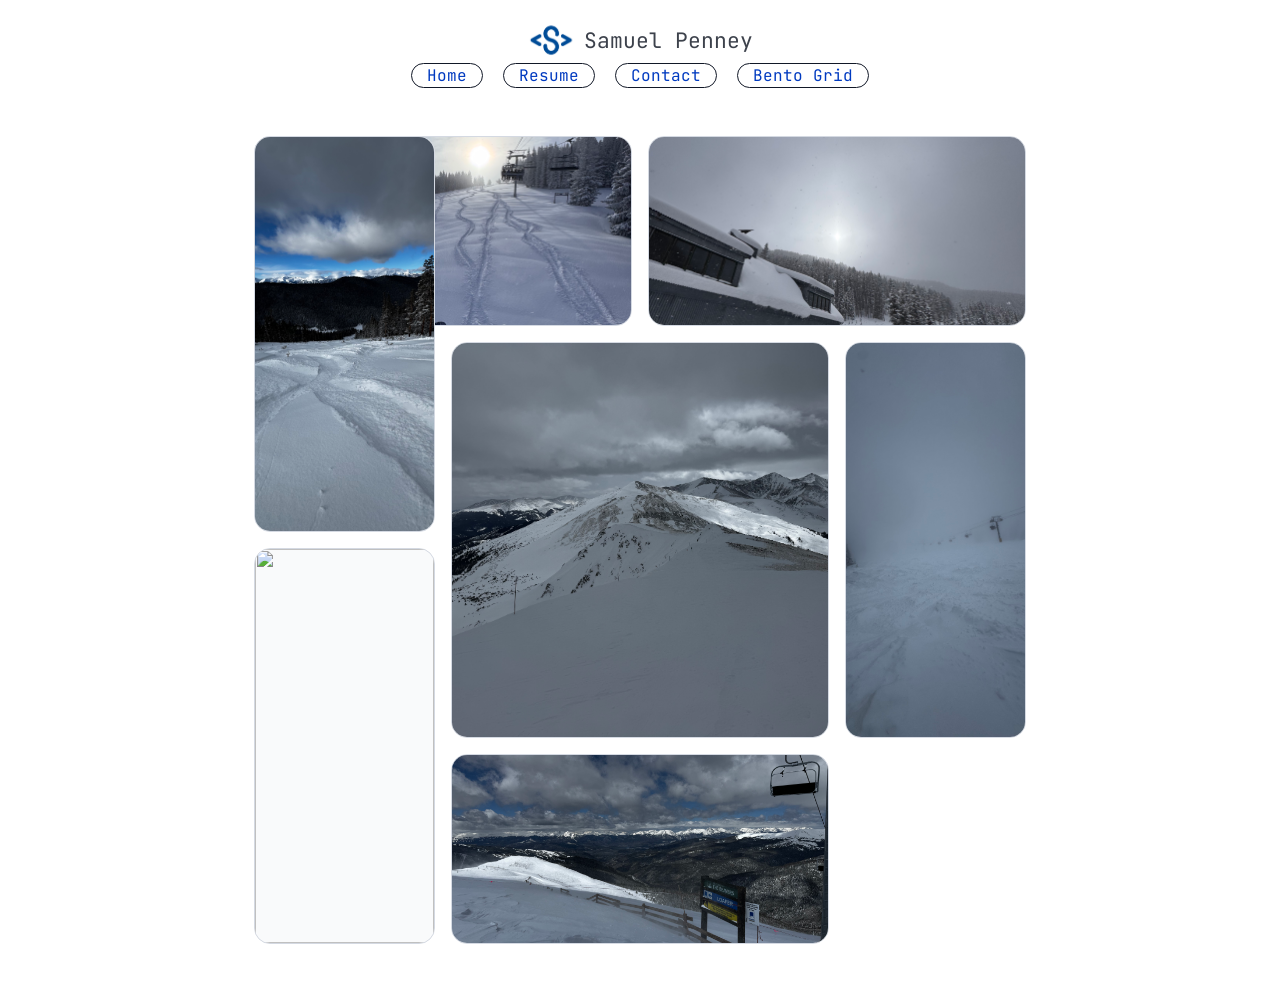
==== bento-grid.html @ d4295673 "Added bento-grid" ====
<!DOCTYPE html>
<html lang="en">
<head>
    <meta charset="UTF-8">
    <meta name="viewport" content="width=device-width, initial-scale=1.0">
    <title>Samuel Penney Bento Grid</title>
    <link rel="stylesheet" href="styles/styles.css" />
</head>
<body>
    <header id="page-header" class="page-header">
      <a href="index.html" class="logo">
        <img src="./images/Logo.png" alt="Logo" width="48px" height="48px" />
        <span>Samuel Penney</span>
      </a>
      <nav>
        <ul class="Link-List">
          <li><a href="index.html">Home</a></li>
          <li><a href="resume.html">Resume</a></li>
          <li><a href="contact.html">Contact</a></li>
          <li><a href="bento-grid.html">Bento Grid</a></li>
        </ul>
      </nav>
    </header> 
    <main>
        <section class="bento-grid">
            <div class="grid-item"><img src="./images/bento-grid/bottom-left.jpeg"></div>
            <div class="grid-item"><img src="./images/bento-grid/mid-right.jpeg"></div>
            <div class="grid-item"><img src="./images/bento-grid/middle.jpeg"></div>
            <div class="grid-item"><img src="./images/bento-grid/midlefttobottom-right.jpeg"></div>
            <div class="grid-item"><img src="./images/bento-grid/topleft.jpeg"></div>
            <div class="grid-item"><img src="./images/bento-grid/topright.jpeg"></div>
            <div class="grid-item"><img src="./images/bento-grid/toptomid-left.jpeg"></div>
        </section>
    </main>
</body>
</html>
---- styles/styles.css ----
@import url("https://fonts.googleapis.com/css2?family=JetBrains+Mono:ital,wght@0,100..800;1,100..800&display=swap");

html {
  font-family: "JetBrains Mono", monospace;
  font-size: 16px;
  box-sizing: border-box;
}

*,
*::before,
*::after {
  box-sizing: inherit;
}

* {
  margin: 0;
}

body {
  min-height: 100vh;
  color: #7e8391;
  font-size: 1rem;
  line-height: 1.5rem;
  font-family: "JetBrains Mono", monospace;
  -webkit-font-smoothing: antialiased;
}

input,
button,
textarea,
select {
  font: inherit;
}

p,
h1,
h2,
h3,
h4,
h5,
h6 {
  overflow-wrap: break-word;
}

h1,
h2,
h3,
h4,
h5,
h6 {
  color: #111827;
  line-height: 1.25;
  text-wrap: balance;
  font-family: "JetBrains Mono", monospace;
}

button,
.button {
  padding: 0.75rem 1rem;
  background-color: #ffffff;
  color: #003ac0;
  border-radius: 0.75rem;
  border: 2px solid #003ac0;
  font-weight: 500;
  text-decoration: none;
  display: inline-block;
  cursor: pointer;
}
.button:hover,
button:hover {
  background-color: #a2a2a2;
  color: #001d5e;
  border: 2px solid #001d5e;
}

.display-text {
  font-size: 2rem;
  font-weight: 400;
  line-height: 3.5rem;
}
.hero-section {
  background-image: url("../images/GravSimProj.png");
  background-size: cover;
  background-position: center;
  min-height: 400px;
  display: flex;
  flex-direction: column;
  justify-content: center;
  align-items: center;
  padding: 3rem;
}

section.page-section {
  padding: 1.5rem;
  border-radius: 1rem;
  border: 1px solid #d4d9e2;
  margin: 0 auto 1rem auto;
  width: 100%;
  max-width: 1920px;
}

#page-header {
  padding: 1rem 1.5rem;
  background-color: #ffffff;
  position: sticky;
  top: 0;
  z-index: 1000;
  isolation: isolate;
}

#page-header .logo {
  color: #3d424c;
  text-decoration: none;
  font-size: 1.333rem;
  display: flex;
  align-items: center;
  justify-content: center;
  gap: 0.5rem;
}

.resume-header {
  align-items: center;
  text-align: center;
}

.Link-List {
  list-style-type: none;
  padding: 0;
  margin: 0;
  display: flex;
  justify-content: center;
  gap: 20px;
}

.Link-List li a {
  text-decoration: none;
  color: #003ac0;
  padding: 1px 15px;
  border: 1px solid #111827;
  border-radius: 1rem;
}

/* Resume Styles */
.resume-container {
  max-width: 900px;
  margin: 0 auto;
  padding: 2rem;
}

.index-body h1 {
  font-size: 4rem;
  margin-bottom: 1.5rem;
  color: #111827;
  align-items: center;
  text-align: center;
}

.index-section {
  max-width: 900px;
  margin: 0 auto;
  padding: 2rem;
}

.index-section h2 {
  font-size: 2rem;
  margin-bottom: 1rem;
  color: #111827;
  align-items: center;
  text-align: center;
}

.project-card {
  margin-bottom: 2.5rem;
  padding: 1.5rem;
  background-color: #f9fafb;
  border-radius: 0.75rem;
  border: 1px solid #e5e7eb;
}

.project-title h3 {
  font-size: 1.5rem;
  color: #003ac0;
  margin-bottom: 1.25rem;
  padding-bottom: 0.5rem;
  border-bottom: 2px solid #003ac0;
}

.project-title {
  text-decoration: none;
}

.project-desc {
  color: #4b5563;
  font-size: 1rem;
  margin-bottom: 0.5rem;
}

.resume-container h1 {
  font-size: 2.5rem;
  margin-bottom: 0.5rem;
  color: #111827;
}

.resume-subtitle {
  font-size: 1.125rem;
  color: #003ac0;
  margin-bottom: 2rem;
  font-weight: 500;
}

.resume-section {
  margin-bottom: 2.5rem;
  padding: 1.5rem;
  background-color: #f9fafb;
  border-radius: 0.75rem;
  border: 1px solid #e5e7eb;
}

.resume-section h2 {
  font-size: 1.5rem;
  color: #003ac0;
  margin-bottom: 1.25rem;
  padding-bottom: 0.5rem;
  border-bottom: 2px solid #003ac0;
  /*text-align: center; */ /* tried it and it didn't look good */
}

.resume-entry {
  margin-bottom: 1.5rem;
}

.resume-entry:last-child {
  margin-bottom: 0;
}

.entry-header {
  display: flex;
  justify-content: space-between;
  align-items: baseline;
  margin-bottom: 0.5rem;
  margin-top: 0.5rem;
  flex-wrap: wrap;
  gap: 0.5rem;
}

.entry-header h3 {
  font-size: 1.25rem;
  color: #111827;
  margin: 0;
}

.date {
  font-size: 0.875rem;
  color: #6b7280;
  font-weight: 500;
}

.institution {
  color: #4b5563;
  font-size: 1rem;
  margin-bottom: 0.5rem;
}

.details {
  margin: 0.75rem 0 0 1.25rem;
  color: #4b5563;
}

.details li {
  margin-bottom: 0.25rem;
}

.skills-container {
  display: flex;
  flex-wrap: wrap;
  gap: 0.5rem;
}

.skill-tag {
  padding: 0.5rem 1rem;
  background-color: #003ac0;
  color: #ffffff;
  border-radius: 1rem;
  font-size: 0.875rem;
  font-weight: 500;
}

.Contact-Title {
  text-align: center;
  align-items: center;
  padding-top: 1rem;
}

.Contact-Title h2 {
  color: #003ac0;
  font-size: 1.25rem;
  padding-bottom: 1.25rem;
}

.Contact-Box {
  text-align: center;
  align-items: center;
  padding-top: 0.5rem;
}

.Contact-Submit {
  text-align: center;
  align-items: center;
  padding-top: 1rem;
}

input[type="text"],
input[type="email"],
textarea {
  width: 100%;
  max-width: 500px;
  padding: 0.75rem;
  font-size: 1rem;
  border: 2px solid #d4d9e2;
  border-radius: 0.5rem;
  font-family: inherit;
  color: #111827;
}

input[type="text"]:focus,
input[type="email"]:focus,
textarea:focus {
  outline: none;
  border-color: #003ac0;
  box-shadow: 0 0 0 3px rgba(0, 58, 192, 0.1);
}

textarea {
  resize: vertical;
  min-height: 120px;
}

.contact-form {
  max-width: 600px;
  margin: 0 auto;
  padding: 2rem;
}

.form-group {
  margin-bottom: 2rem;
  display: flex;
  flex-direction: column;
  align-items: center;
}

.form-group label {
  font-size: 1.125rem;
  color: #003ac0;
  margin-bottom: 0.75rem;
  font-weight: 500;
}

.form-submit {
  text-align: center;
  margin-top: 2rem;
}

.con-section {
  margin-bottom: 2.5rem;
  padding: 1.5rem;
  background-color: #f9fafb;
  border-radius: 0.75rem;
  border: 1px solid #e5e7eb;
}

/* Resume Table Styles */
.resume-section table {
  width: 100%;
  border-collapse: collapse;
  margin-top: 0.75rem;
  background-color: #ffffff;
  border: 1px solid #003ac0;
  border-radius: 0.75rem;
  overflow: hidden;
}

.resume-section th,
.resume-section td {
  padding: 0.75rem 1rem;
  text-align: left;
  border-bottom: 1px solid #e5e7eb;
}

.resume-section thead th {
  background-color: #f3f4f6;
  color: #111827;
  font-weight: 600;
  font-size: 0.95rem;
}

.resume-section tbody th {
  font-weight: 500;
  color: #111827;
}

.resume-section tbody tr:nth-child(even) {
  background-color: #f9fafb;
}

.resume-section tbody tr:hover {
  background-color: #eef2ff;
}

/* Bento Grid Page */
.bento-grid {
  max-width: 820px;
  margin: 2rem auto 3rem;
  padding: 0 1.5rem;
  display: grid;
  grid-template-columns: repeat(4, minmax(140px, 1fr));
  grid-template-rows: repeat(4, minmax(120px, 190px));
  gap: 1rem;
}

.bento-grid .grid-item {
  border-radius: 1rem;
  overflow: hidden;
  border: 1px solid #d4d9e2;
  background-color: #f9fafb;
  position: relative;
}

.bento-grid .grid-item img {
  position: absolute;
  inset: 0;
  width: 100%;
  height: 100%;
  object-fit: cover;
  display: block;
}

.bento-grid .grid-item:nth-child(1) {
  grid-column: 1 / 2;
  grid-row: 3 / 5;
}

.bento-grid .grid-item:nth-child(2) {
  grid-column: 4 / 5;
  grid-row: 2 / 4;
}

.bento-grid .grid-item:nth-child(3) {
  grid-column: 2 / 4;
  grid-row: 2 / 4;
}

.bento-grid .grid-item:nth-child(4) {
  grid-column: 2 / 4;
  grid-row: 4 / 5;
}

.bento-grid .grid-item:nth-child(5) {
  grid-column: 1 / 3;
  grid-row: 1 / 2;
}

.bento-grid .grid-item:nth-child(6) {
  grid-column: 3 / 5;
  grid-row: 1 / 2;
}

.bento-grid .grid-item:nth-child(7) {
  grid-column: 1 / 2;
  grid-row: 1 / 3;
}
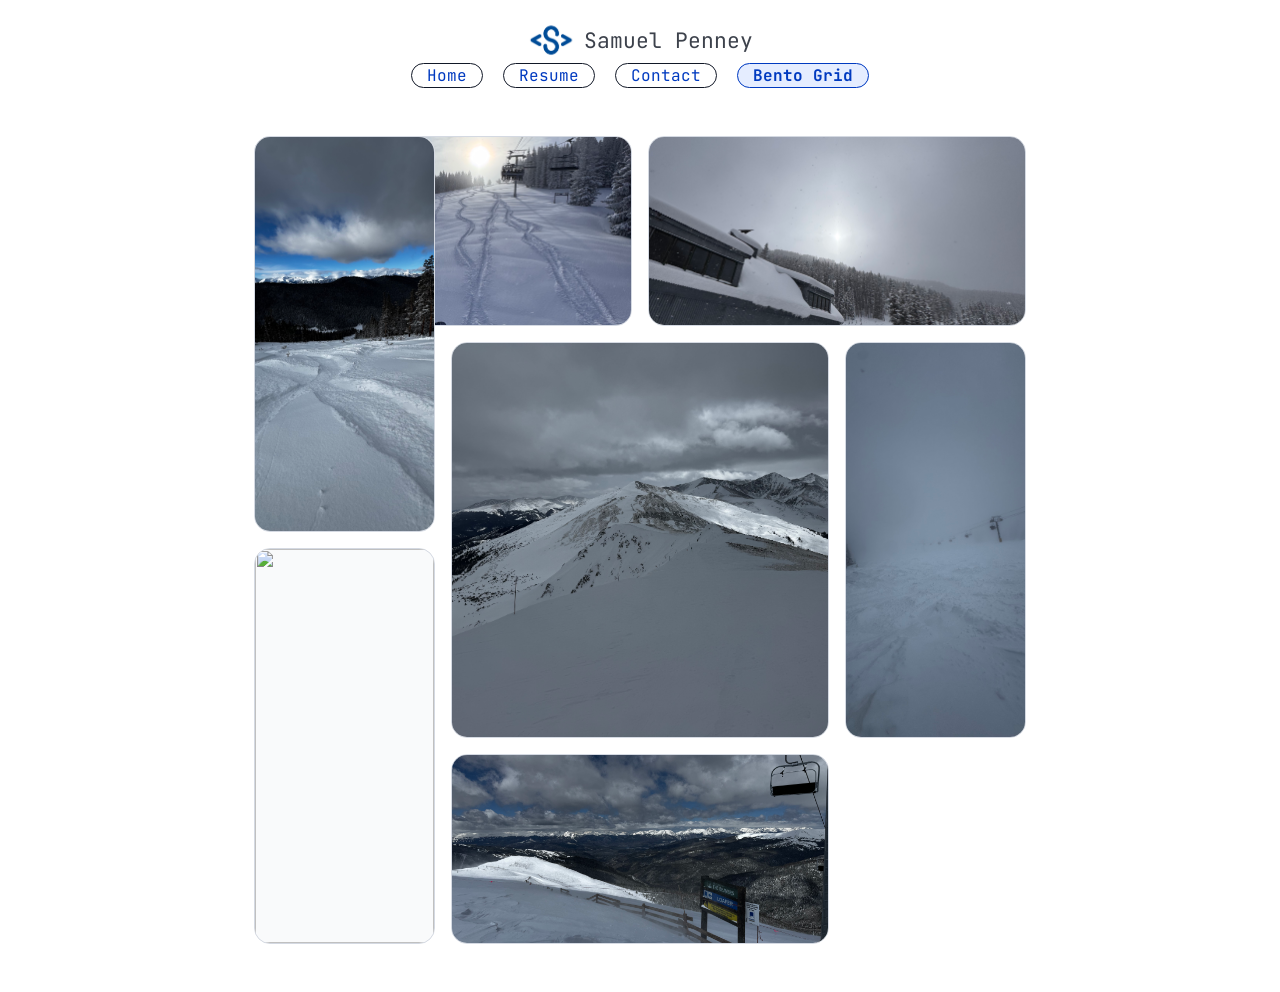
==== commit 2c45e6ef: "Added new changes" ====
--- a/bento-grid.html
+++ b/bento-grid.html
@@ -1,36 +1,51 @@
-<!DOCTYPE html>
+<!doctype html>
 <html lang="en">
-<head>
-    <meta charset="UTF-8">
-    <meta name="viewport" content="width=device-width, initial-scale=1.0">
-    <title>Samuel Penney Bento Grid</title>
+  <head>
+    <meta charset="UTF-8" />
+    <meta name="viewport" content="width=device-width, initial-scale=1.0" />
+    <title>Samuel Portfolio Bento Grid</title>
     <link rel="stylesheet" href="styles/styles.css" />
-</head>
-<body>
+  </head>
+  <body>
+    <a href="#main-content" class="skip-link">Skip to main content</a>
     <header id="page-header" class="page-header">
       <a href="index.html" class="logo">
         <img src="./images/Logo.png" alt="Logo" width="48px" height="48px" />
         <span>Samuel Penney</span>
       </a>
-      <nav>
+      <nav aria-label="Primary navigation">
         <ul class="Link-List">
           <li><a href="index.html">Home</a></li>
           <li><a href="resume.html">Resume</a></li>
           <li><a href="contact.html">Contact</a></li>
-          <li><a href="bento-grid.html">Bento Grid</a></li>
+          <li><a href="bento-grid.html" aria-current="page">Bento Grid</a></li>
         </ul>
       </nav>
-    </header> 
-    <main>
-        <section class="bento-grid">
-            <div class="grid-item"><img src="./images/bento-grid/bottom-left.jpeg"></div>
-            <div class="grid-item"><img src="./images/bento-grid/mid-right.jpeg"></div>
-            <div class="grid-item"><img src="./images/bento-grid/middle.jpeg"></div>
-            <div class="grid-item"><img src="./images/bento-grid/midlefttobottom-right.jpeg"></div>
-            <div class="grid-item"><img src="./images/bento-grid/topleft.jpeg"></div>
-            <div class="grid-item"><img src="./images/bento-grid/topright.jpeg"></div>
-            <div class="grid-item"><img src="./images/bento-grid/toptomid-left.jpeg"></div>
-        </section>
+    </header>
+    <main id="main-content">
+      <section class="bento-grid">
+        <div class="grid-item">
+          <img src="./images/bento-grid/bottom-left.jpeg" />
+        </div>
+        <div class="grid-item">
+          <img src="./images/bento-grid/mid-right.jpeg" />
+        </div>
+        <div class="grid-item">
+          <img src="./images/bento-grid/middle.jpeg" />
+        </div>
+        <div class="grid-item">
+          <img src="./images/bento-grid/midlefttobottom-right.jpeg" />
+        </div>
+        <div class="grid-item">
+          <img src="./images/bento-grid/topleft.jpeg" />
+        </div>
+        <div class="grid-item">
+          <img src="./images/bento-grid/topright.jpeg" />
+        </div>
+        <div class="grid-item">
+          <img src="./images/bento-grid/toptomid-left.jpeg" />
+        </div>
+      </section>
     </main>
-</body>
-</html>+  </body>
+</html>
--- a/styles/styles.css
+++ b/styles/styles.css
@@ -118,6 +118,25 @@
   gap: 0.5rem;
 }
 
+.skip-link {
+  position: fixed;
+  top: 0.75rem;
+  left: 0.75rem;
+  padding: 0.625rem 0.875rem;
+  border-radius: 0.5rem;
+  border: 2px solid #003ac0;
+  background-color: #ffffff;
+  color: #003ac0;
+  font-weight: 600;
+  text-decoration: none;
+  z-index: 2000;
+  transform: translateY(-160%);
+}
+
+.skip-link:focus {
+  transform: translateY(0);
+}
+
 .resume-header {
   align-items: center;
   text-align: center;
@@ -138,6 +157,12 @@
   padding: 1px 15px;
   border: 1px solid #111827;
   border-radius: 1rem;
+}
+
+nav a[aria-current="page"] {
+  font-weight: 700;
+  background-color: #e5edff;
+  border-color: #003ac0;
 }
 
 /* Resume Styles */
@@ -468,3 +493,14 @@
   grid-column: 1 / 2;
   grid-row: 1 / 3;
 }
+
+@media (prefers-reduced-motion: reduce) {
+  * {
+    animation-duration: 0.01ms !important;
+    animation-iteration-count: 1 !important;
+    animation-delay: 0.01ms !important;
+    transition-duration: 0.01ms !important;
+    transition-delay: 0.01ms !important;
+    scroll-behavior: auto !important;
+  }
+}
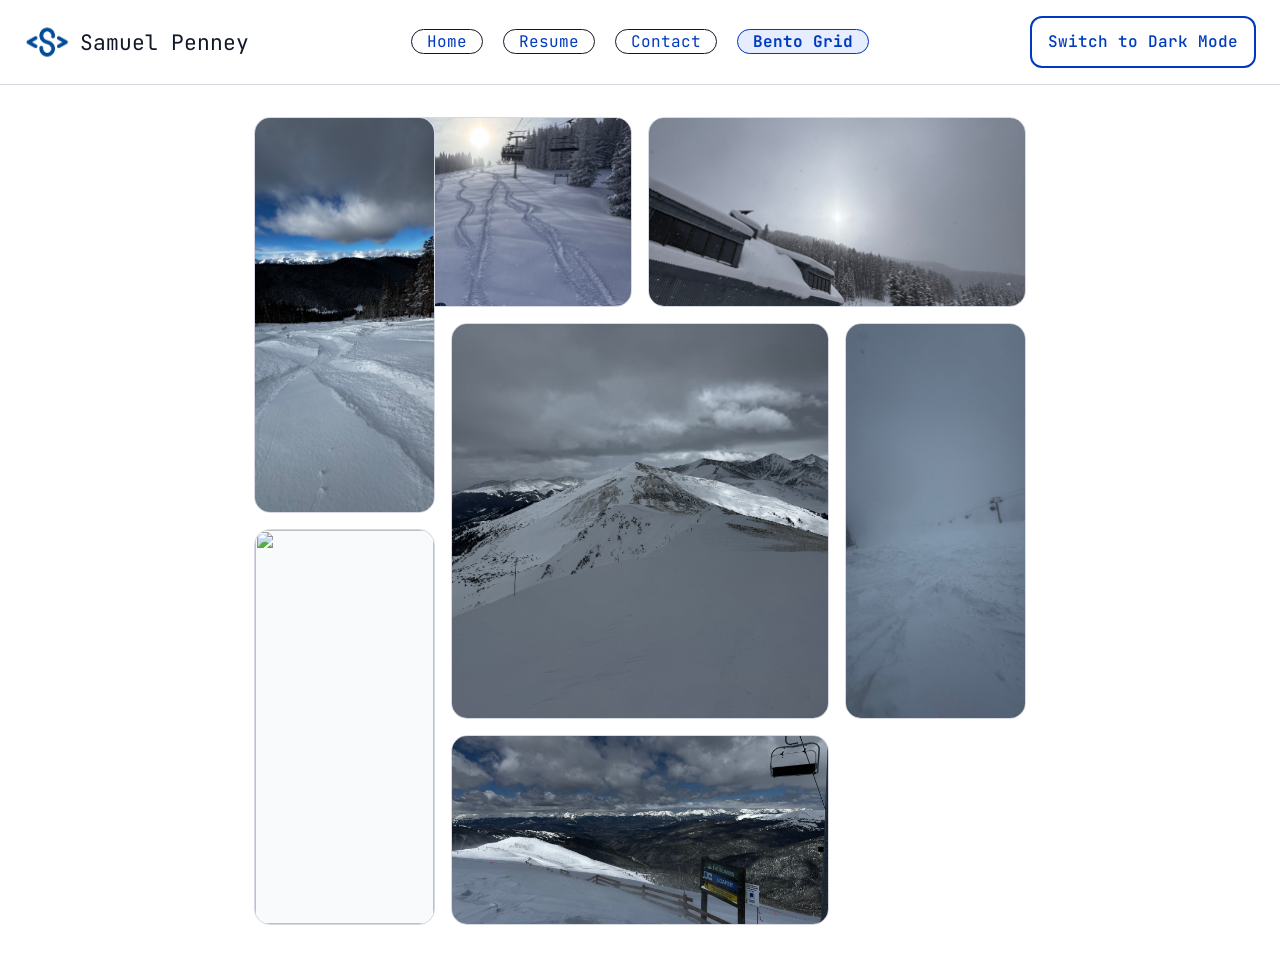
==== commit 2cdfc9e2: "Added dark mode" ====
--- a/bento-grid.html
+++ b/bento-grid.html
@@ -21,6 +21,7 @@
           <li><a href="bento-grid.html" aria-current="page">Bento Grid</a></li>
         </ul>
       </nav>
+      <button id="theme-toggle" type="button">Switch to Dark Mode</button>
     </header>
     <main id="main-content">
       <section class="bento-grid">
@@ -47,5 +48,6 @@
         </div>
       </section>
     </main>
+    <script src="./scripts/theme.js"></script>
   </body>
 </html>
--- a/styles/styles.css
+++ b/styles/styles.css
@@ -1,4 +1,36 @@
 @import url("https://fonts.googleapis.com/css2?family=JetBrains+Mono:ital,wght@0,100..800;1,100..800&display=swap");
+
+:root {
+  --bg: #ffffff;
+  --text: #7e8391;
+  --heading: #111827;
+  --header-bg: #ffffff;
+  --surface: #f9fafb;
+  --surface-2: #ffffff;
+  --border: #d4d9e2;
+  --button-bg: #ffffff;
+  --button-text: #003ac0;
+  --button-border: #003ac0;
+  --button-hover-bg: #a2a2a2;
+  --button-hover-text: #001d5e;
+  --link: #003ac0;
+}
+
+body.dark {
+  --bg: #0b1220;
+  --text: #e5e7eb;
+  --heading: #f8fafc;
+  --header-bg: #111827;
+  --surface: #1f2937;
+  --surface-2: #1f2937;
+  --border: #334155;
+  --button-bg: #1e293b;
+  --button-text: #e2e8f0;
+  --button-border: #64748b;
+  --button-hover-bg: #334155;
+  --button-hover-text: #f8fafc;
+  --link: #93c5fd;
+}
 
 html {
   font-family: "JetBrains Mono", monospace;
@@ -18,7 +50,8 @@
 
 body {
   min-height: 100vh;
-  color: #7e8391;
+  color: var(--text);
+  background: var(--bg);
   font-size: 1rem;
   line-height: 1.5rem;
   font-family: "JetBrains Mono", monospace;
@@ -48,7 +81,7 @@
 h4,
 h5,
 h6 {
-  color: #111827;
+  color: var(--heading);
   line-height: 1.25;
   text-wrap: balance;
   font-family: "JetBrains Mono", monospace;
@@ -57,10 +90,10 @@
 button,
 .button {
   padding: 0.75rem 1rem;
-  background-color: #ffffff;
-  color: #003ac0;
+  background-color: var(--button-bg);
+  color: var(--button-text);
   border-radius: 0.75rem;
-  border: 2px solid #003ac0;
+  border: 2px solid var(--button-border);
   font-weight: 500;
   text-decoration: none;
   display: inline-block;
@@ -68,9 +101,9 @@
 }
 .button:hover,
 button:hover {
-  background-color: #a2a2a2;
-  color: #001d5e;
-  border: 2px solid #001d5e;
+  background-color: var(--button-hover-bg);
+  color: var(--button-hover-text);
+  border: 2px solid var(--button-border);
 }
 
 .display-text {
@@ -101,15 +134,21 @@
 
 #page-header {
   padding: 1rem 1.5rem;
-  background-color: #ffffff;
+  background-color: var(--header-bg);
+  border-bottom: 1px solid var(--border);
   position: sticky;
   top: 0;
   z-index: 1000;
   isolation: isolate;
+  display: flex;
+  align-items: center;
+  justify-content: space-between;
+  gap: 1rem;
+  flex-wrap: wrap;
 }
 
 #page-header .logo {
-  color: #3d424c;
+  color: var(--heading);
   text-decoration: none;
   font-size: 1.333rem;
   display: flex;
@@ -153,9 +192,9 @@
 
 .Link-List li a {
   text-decoration: none;
-  color: #003ac0;
+  color: var(--link);
   padding: 1px 15px;
-  border: 1px solid #111827;
+  border: 1px solid var(--heading);
   border-radius: 1rem;
 }
 
@@ -197,9 +236,9 @@
 .project-card {
   margin-bottom: 2.5rem;
   padding: 1.5rem;
-  background-color: #f9fafb;
+  background-color: var(--surface);
   border-radius: 0.75rem;
-  border: 1px solid #e5e7eb;
+  border: 1px solid var(--border);
 }
 
 .project-title h3 {
@@ -236,9 +275,9 @@
 .resume-section {
   margin-bottom: 2.5rem;
   padding: 1.5rem;
-  background-color: #f9fafb;
+  background-color: var(--surface);
   border-radius: 0.75rem;
-  border: 1px solid #e5e7eb;
+  border: 1px solid var(--border);
 }
 
 .resume-section h2 {
@@ -388,9 +427,9 @@
 .con-section {
   margin-bottom: 2.5rem;
   padding: 1.5rem;
-  background-color: #f9fafb;
+  background-color: var(--surface);
   border-radius: 0.75rem;
-  border: 1px solid #e5e7eb;
+  border: 1px solid var(--border);
 }
 
 /* Resume Table Styles */
@@ -398,8 +437,8 @@
   width: 100%;
   border-collapse: collapse;
   margin-top: 0.75rem;
-  background-color: #ffffff;
-  border: 1px solid #003ac0;
+  background-color: var(--surface-2);
+  border: 1px solid var(--button-border);
   border-radius: 0.75rem;
   overflow: hidden;
 }
@@ -408,23 +447,23 @@
 .resume-section td {
   padding: 0.75rem 1rem;
   text-align: left;
-  border-bottom: 1px solid #e5e7eb;
+  border-bottom: 1px solid var(--border);
 }
 
 .resume-section thead th {
-  background-color: #f3f4f6;
-  color: #111827;
+  background-color: var(--surface);
+  color: var(--heading);
   font-weight: 600;
   font-size: 0.95rem;
 }
 
 .resume-section tbody th {
   font-weight: 500;
-  color: #111827;
+  color: var(--heading);
 }
 
 .resume-section tbody tr:nth-child(even) {
-  background-color: #f9fafb;
+  background-color: var(--surface);
 }
 
 .resume-section tbody tr:hover {
@@ -445,8 +484,8 @@
 .bento-grid .grid-item {
   border-radius: 1rem;
   overflow: hidden;
-  border: 1px solid #d4d9e2;
-  background-color: #f9fafb;
+  border: 1px solid var(--border);
+  background-color: var(--surface);
   position: relative;
 }
 
@@ -492,6 +531,24 @@
 .bento-grid .grid-item:nth-child(7) {
   grid-column: 1 / 2;
   grid-row: 1 / 3;
+}
+
+body.dark .testimonial-card {
+  background-color: var(--surface) !important;
+  border-color: var(--border) !important;
+}
+
+body.dark .testimonial-card .text-slate-700,
+body.dark .testimonial-card .text-slate-900 {
+  color: var(--text) !important;
+}
+
+body.dark .testimonial-card .text-slate-300 {
+  color: #94a3b8 !important;
+}
+
+body.dark .testimonial-card .border-slate-100 {
+  border-color: var(--border) !important;
 }
 
 @media (prefers-reduced-motion: reduce) {
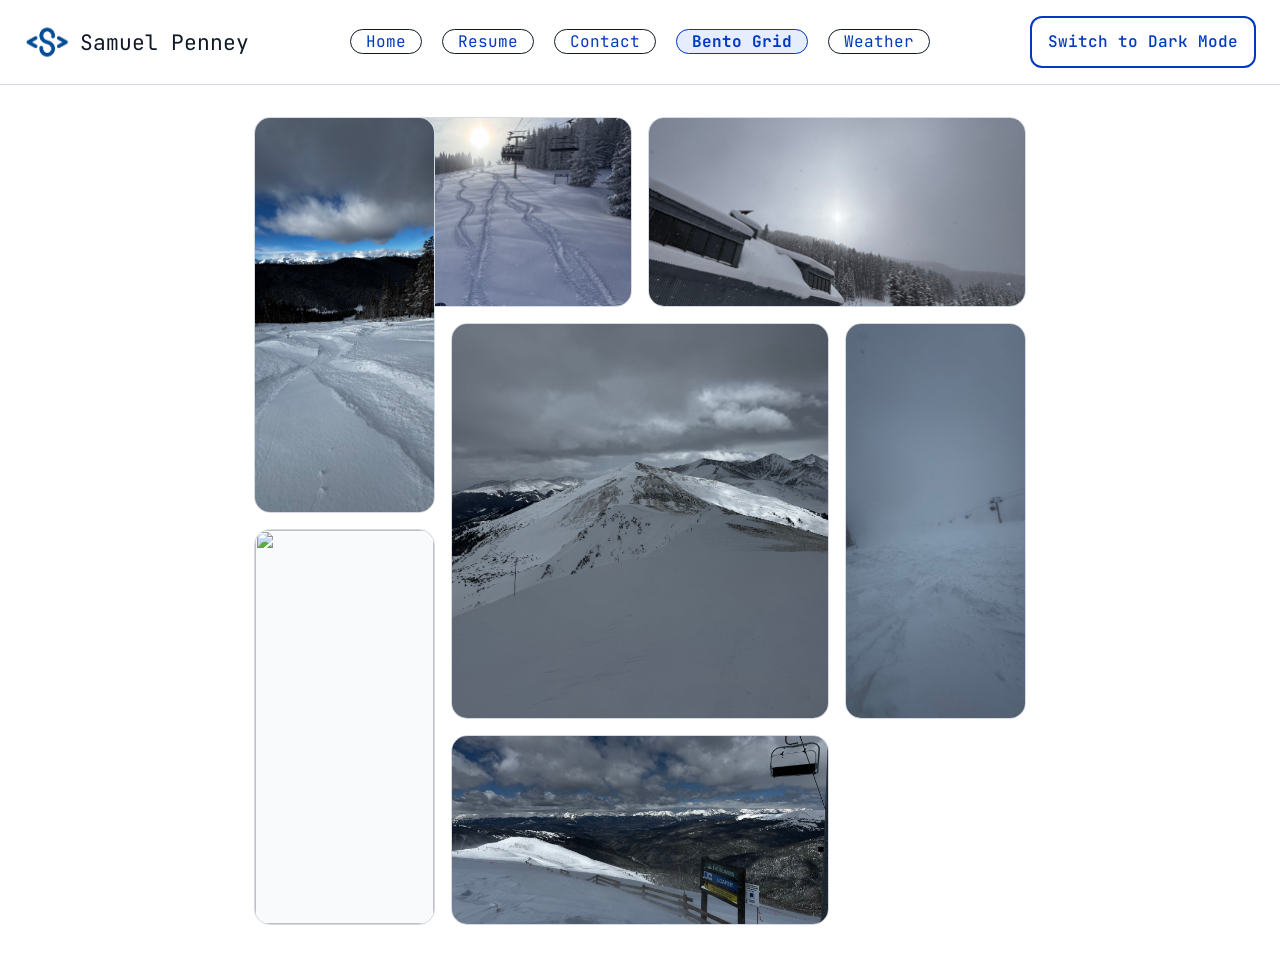
==== commit 0d97dbac: "Added weather page" ====
--- a/bento-grid.html
+++ b/bento-grid.html
@@ -19,6 +19,7 @@
           <li><a href="resume.html">Resume</a></li>
           <li><a href="contact.html">Contact</a></li>
           <li><a href="bento-grid.html" aria-current="page">Bento Grid</a></li>
+          <li><a href="weather.html">Weather</a></li>
         </ul>
       </nav>
       <button id="theme-toggle" type="button">Switch to Dark Mode</button>
--- a/styles/styles.css
+++ b/styles/styles.css
@@ -561,3 +561,55 @@
     scroll-behavior: auto !important;
   }
 }
+
+/* Weather Page */
+.weather-page-main {
+  min-height: 100vh;
+  display: flex;
+  flex-direction: column;
+  justify-content: center;
+  align-items: center;
+  text-align: center;
+  padding: 2rem;
+}
+
+.weather-page-main h1 {
+  font-size: 2.5rem;
+  margin-bottom: 1rem;
+}
+
+.weather-output {
+  min-width: min(90vw, 24rem);
+  min-height: 8rem;
+  padding: 1.5rem;
+  border-radius: 0.75rem;
+  border: 1px solid var(--border);
+  background-color: var(--surface);
+  display: grid;
+  place-items: center;
+}
+
+.weather-loading {
+  color: var(--text);
+}
+
+.weather-error {
+  color: #b91c1c;
+}
+
+.weather-fallback {
+  color: var(--text);
+}
+
+.weather-temp {
+  font-size: 4rem;
+  line-height: 1;
+  color: var(--heading);
+  margin: 0;
+}
+
+.weather-forecast {
+  margin-top: 0.75rem;
+  color: var(--text);
+  font-size: 1.125rem;
+}
